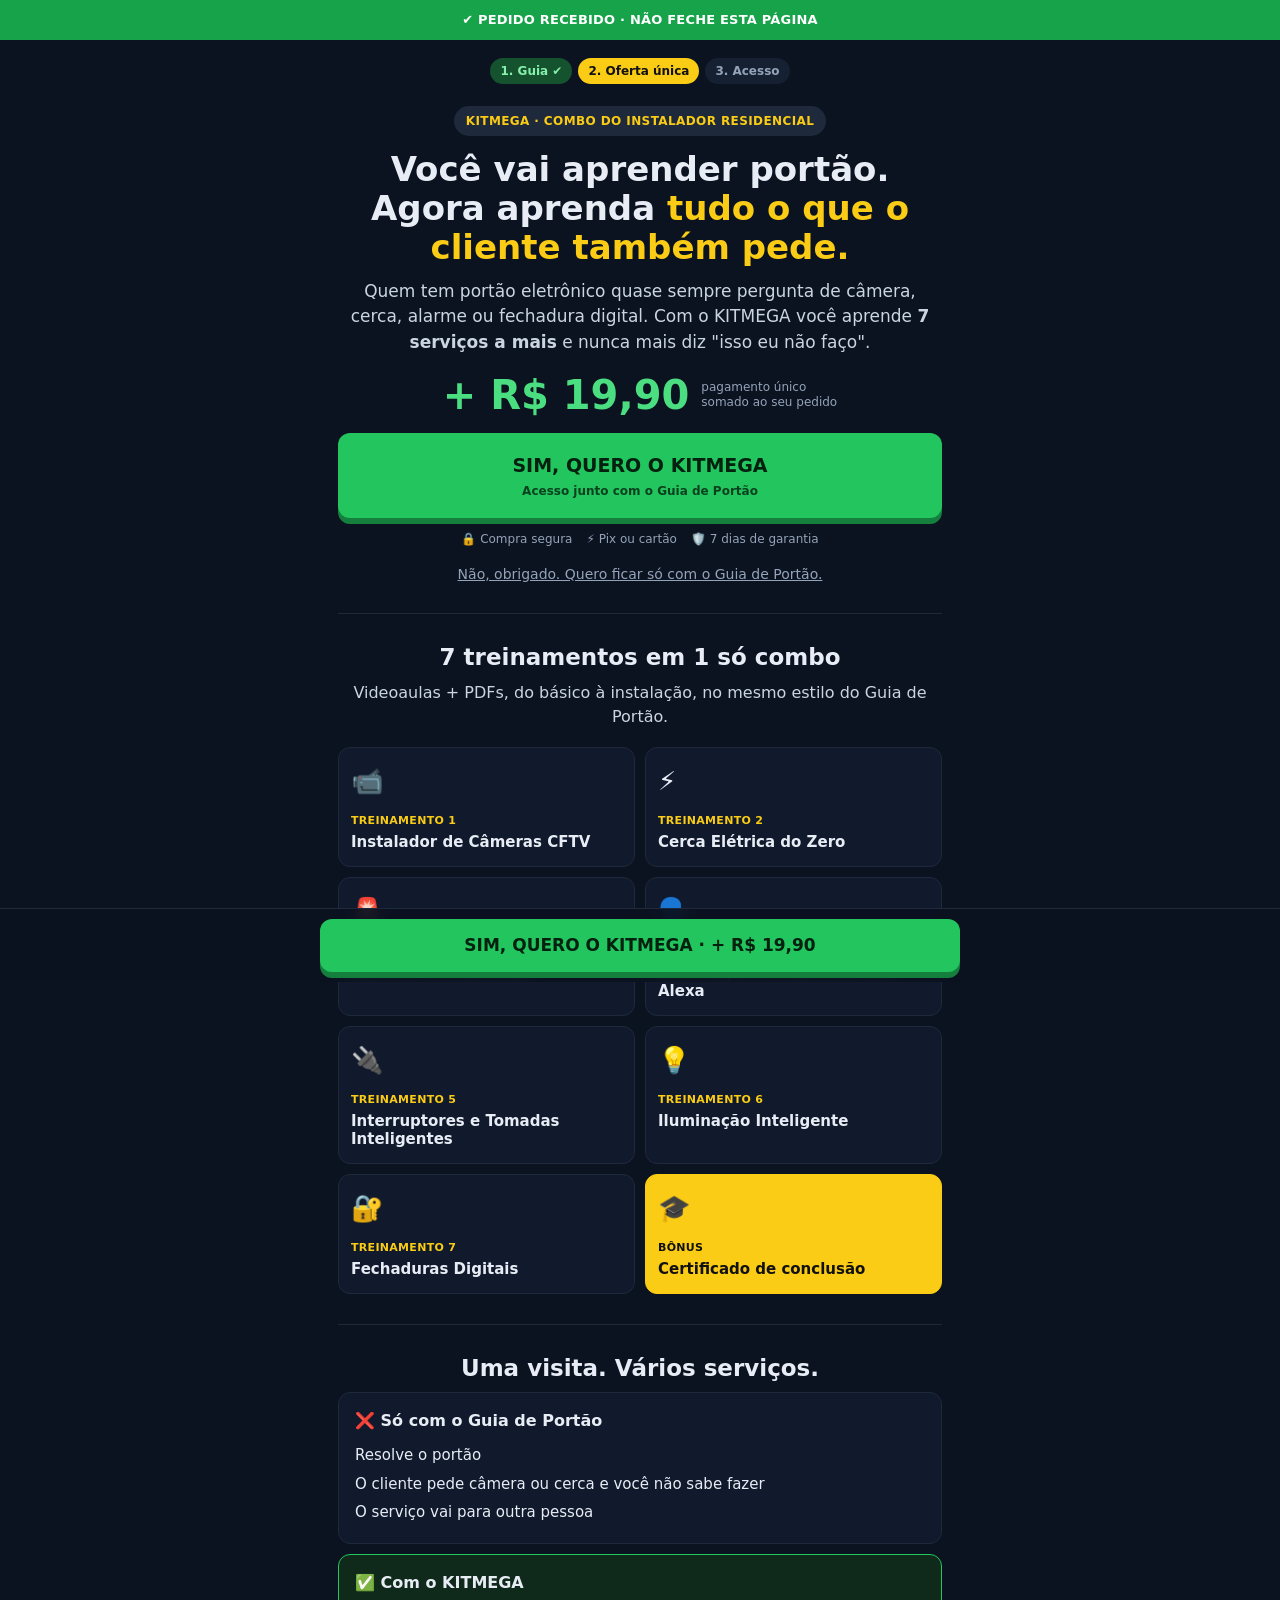
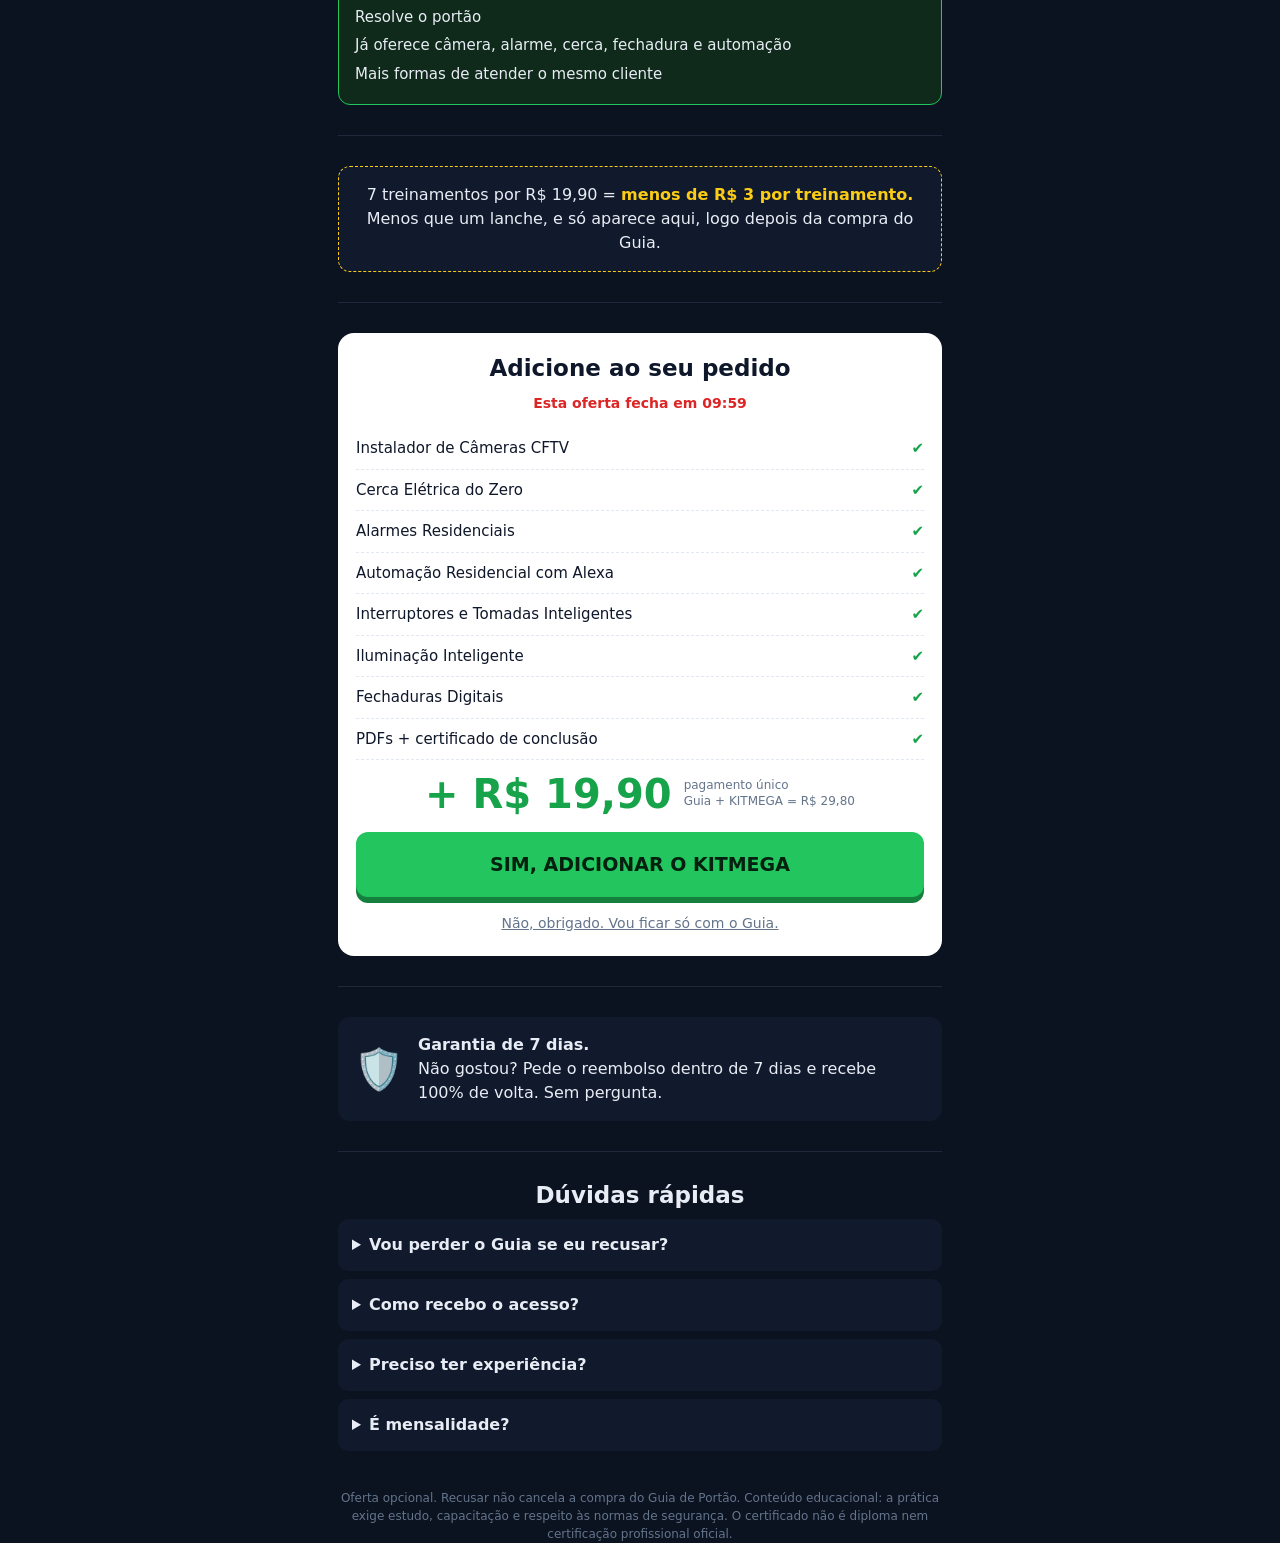
==== index.html @ b05aab72 "Página de upsell KITMEGA (upsell R$ 19,90 + downsell R$ 14,90 + obrigado) Co-Authored-By: Claude Opu" ====
<!DOCTYPE html>
<html lang="pt-BR">
<head>
<meta charset="utf-8">
<meta name="viewport" content="width=device-width,initial-scale=1">
<title>Espere! Oferta especial KITMEGA — só nesta página</title>
<meta name="description" content="Oferta opcional para quem comprou o Guia de Portão: 7 treinamentos de segurança e automação residencial por + R$ 19,90.">
<meta name="robots" content="noindex">
<meta name="theme-color" content="#0b1220">
<link rel="preconnect" href="https://pay.cakto.com.br">
<link rel="stylesheet" href="style.css">
</head>
<body data-offer="upsell">
<div class="top">✔ PEDIDO RECEBIDO · NÃO FECHE ESTA PÁGINA</div>

<div class="wrap">
  <div class="steps"><span class="ok">1. Guia ✔</span><span class="now">2. Oferta única</span><span>3. Acesso</span></div>

  <header class="hero">
    <span class="pill">KITMEGA · COMBO DO INSTALADOR RESIDENCIAL</span>
    <h1>Você vai aprender portão.<br>Agora aprenda <mark>tudo o que o cliente também pede.</mark></h1>
    <p class="lead">Quem tem portão eletrônico quase sempre pergunta de câmera, cerca, alarme ou fechadura digital. Com o KITMEGA você aprende <b>7 serviços a mais</b> e nunca mais diz "isso eu não faço".</p>
    <div class="price"><b>+ R$ 19,90</b><small>pagamento único<br>somado ao seu pedido</small></div>
    <a class="btn" data-buy href="#">SIM, QUERO O KITMEGA<small>Acesso junto com o Guia de Portão</small></a>
    <div class="trust"><span>🔒 Compra segura</span><span>⚡ Pix ou cartão</span><span>🛡️ 7 dias de garantia</span></div>
    <a class="no" data-keep href="desconto.html">Não, obrigado. Quero ficar só com o Guia de Portão.</a>
  </header>

  <section>
    <h2>7 treinamentos em 1 só combo</h2>
    <p class="sub">Videoaulas + PDFs, do básico à instalação, no mesmo estilo do Guia de Portão.</p>
    <div class="grid">
      <div class="card"><i>📹</i><em>TREINAMENTO 1</em><h3>Instalador de Câmeras CFTV</h3></div>
      <div class="card"><i>⚡</i><em>TREINAMENTO 2</em><h3>Cerca Elétrica do Zero</h3></div>
      <div class="card"><i>🚨</i><em>TREINAMENTO 3</em><h3>Alarmes Residenciais</h3></div>
      <div class="card"><i>🗣️</i><em>TREINAMENTO 4</em><h3>Automação Residencial com Alexa</h3></div>
      <div class="card"><i>🔌</i><em>TREINAMENTO 5</em><h3>Interruptores e Tomadas Inteligentes</h3></div>
      <div class="card"><i>💡</i><em>TREINAMENTO 6</em><h3>Iluminação Inteligente</h3></div>
      <div class="card"><i>🔐</i><em>TREINAMENTO 7</em><h3>Fechaduras Digitais</h3></div>
      <div class="card gold"><i>🎓</i><em>BÔNUS</em><h3>Certificado de conclusão</h3></div>
    </div>
  </section>

  <section>
    <h2>Uma visita. Vários serviços.</h2>
    <div class="vs">
      <div>
        <h3>❌ Só com o Guia de Portão</h3>
        <ul>
          <li>Resolve o portão</li>
          <li>O cliente pede câmera ou cerca e você não sabe fazer</li>
          <li>O serviço vai para outra pessoa</li>
        </ul>
      </div>
      <div class="good">
        <h3>✅ Com o KITMEGA</h3>
        <ul>
          <li>Resolve o portão</li>
          <li>Já oferece câmera, alarme, cerca, fechadura e automação</li>
          <li>Mais formas de atender o mesmo cliente</li>
        </ul>
      </div>
    </div>
  </section>

  <section>
    <div class="calc">7 treinamentos por R$ 19,90 = <b>menos de R$ 3 por treinamento.</b><br>Menos que um lanche, e só aparece aqui, logo depois da compra do Guia.</div>
  </section>

  <section>
    <div class="box">
      <h2>Adicione ao seu pedido</h2>
      <p style="color:#dc2626;font-weight:800;font-size:14px">Esta oferta fecha em <span class="timer">10:00</span></p>
      <ul>
        <li>Instalador de Câmeras CFTV <b>✔</b></li>
        <li>Cerca Elétrica do Zero <b>✔</b></li>
        <li>Alarmes Residenciais <b>✔</b></li>
        <li>Automação Residencial com Alexa <b>✔</b></li>
        <li>Interruptores e Tomadas Inteligentes <b>✔</b></li>
        <li>Iluminação Inteligente <b>✔</b></li>
        <li>Fechaduras Digitais <b>✔</b></li>
        <li>PDFs + certificado de conclusão <b>✔</b></li>
      </ul>
      <div class="price"><b>+ R$ 19,90</b><small>pagamento único<br>Guia + KITMEGA = R$ 29,80</small></div>
      <a class="btn" data-buy href="#">SIM, ADICIONAR O KITMEGA</a>
      <a class="no" data-keep href="desconto.html">Não, obrigado. Vou ficar só com o Guia.</a>
    </div>
  </section>

  <section>
    <div class="gar"><i>🛡️</i><div><b>Garantia de 7 dias.</b><br>Não gostou? Pede o reembolso dentro de 7 dias e recebe 100% de volta. Sem pergunta.</div></div>
  </section>

  <section class="faq">
    <h2>Dúvidas rápidas</h2>
    <details><summary>Vou perder o Guia se eu recusar?</summary><p>Não. Sua compra do Guia de Portão já está garantida. O KITMEGA é opcional.</p></details>
    <details><summary>Como recebo o acesso?</summary><p>No mesmo e-mail da compra, logo após o pagamento aprovado.</p></details>
    <details><summary>Preciso ter experiência?</summary><p>Não. As aulas começam do básico, igual ao Guia de Portão.</p></details>
    <details><summary>É mensalidade?</summary><p>Não. É um pagamento único de R$ 19,90.</p></details>
  </section>
</div>

<footer class="wrap">
  <p>Oferta opcional. Recusar não cancela a compra do Guia de Portão. Conteúdo educacional: a prática exige estudo, capacitação e respeito às normas de segurança. O certificado não é diploma nem certificação profissional oficial.</p>
</footer>

<div class="sticky"><a class="btn" data-buy href="#">SIM, QUERO O KITMEGA · + R$ 19,90</a></div>
<script src="app.js"></script>
</body>
</html>
---- style.css ----
*{box-sizing:border-box;margin:0;padding:0}
html{-webkit-text-size-adjust:100%}
body{font-family:system-ui,-apple-system,"Segoe UI",Roboto,Arial,sans-serif;background:#0b1220;color:#e8edf5;line-height:1.5;font-size:16px}
a{color:inherit}
.wrap{max-width:640px;margin:0 auto;padding:0 18px}
.top{background:#16a34a;color:#fff;text-align:center;font-weight:800;font-size:13px;padding:10px 12px;letter-spacing:.2px}
.top.warn{background:#dc2626}
.steps{display:flex;gap:6px;justify-content:center;margin:18px 0 6px;font-size:12px;font-weight:700;color:#94a3b8}
.steps span{padding:4px 10px;border-radius:99px;background:#162033}
.steps .ok{background:#14532d;color:#86efac}
.steps .now{background:#facc15;color:#111}
.hero{padding:16px 0 28px;text-align:center}
.pill{display:inline-block;background:#1e293b;color:#facc15;font-weight:800;font-size:12px;padding:6px 12px;border-radius:99px;margin-bottom:14px;letter-spacing:.4px}
h1{font-size:28px;line-height:1.15;font-weight:900;margin-bottom:12px}
h1 mark{background:none;color:#facc15}
.lead{color:#cbd5e1;font-size:17px;margin-bottom:20px}
.price{display:flex;align-items:center;justify-content:center;gap:12px;margin:6px 0 18px}
.price s{color:#94a3b8;font-size:16px}
.price b{white-space:nowrap;font-size:40px;font-weight:900;color:#4ade80;line-height:1}
.price small{display:block;color:#94a3b8;font-size:12px;text-align:left;line-height:1.3}
.btn{display:block;width:100%;background:#22c55e;color:#04210f;text-decoration:none;text-align:center;font-weight:900;font-size:19px;padding:18px 14px;border-radius:12px;box-shadow:0 6px 0 #15803d;animation:pulse 2s infinite;border:0;cursor:pointer}
.btn:active{transform:translateY(3px);box-shadow:0 3px 0 #15803d}
.btn small{display:block;font-size:12px;font-weight:700;opacity:.8;margin-top:2px}
@keyframes pulse{0%,100%{transform:scale(1)}50%{transform:scale(1.02)}}
.no{display:block;text-align:center;color:#94a3b8;font-size:14px;margin-top:16px;text-decoration:underline}
.trust{display:flex;justify-content:center;gap:14px;flex-wrap:wrap;font-size:12px;color:#94a3b8;margin-top:12px}
section{padding:30px 0;border-top:1px solid #1e293b}
h2{font-size:23px;line-height:1.2;font-weight:900;margin-bottom:10px;text-align:center}
.sub{color:#cbd5e1;text-align:center;margin-bottom:18px}
.grid{display:grid;grid-template-columns:1fr 1fr;gap:10px}
.card{background:#111a2c;border:1px solid #1e293b;border-radius:12px;padding:14px 12px}
.card i{font-style:normal;font-size:26px;display:block;margin-bottom:6px}
.card em{font-style:normal;font-size:11px;color:#facc15;font-weight:800;letter-spacing:.3px}
.card h3{font-size:15px;line-height:1.25;margin-top:2px}
.card.gold{background:#facc15;color:#111;border-color:#facc15}
.card.gold em{color:#111}
.vs{display:grid;gap:10px}
.vs div{border-radius:12px;padding:16px;background:#111a2c;border:1px solid #1e293b}
.vs .good{border-color:#22c55e;background:#0f2a1a}
.vs h3{font-size:16px;margin-bottom:8px}
.vs li{list-style:none;padding:3px 0;font-size:15px}
.box{background:#fff;color:#0f172a;border-radius:16px;padding:22px 18px;text-align:center}
.box h2{color:#0f172a}
.box ul{list-style:none;text-align:left;margin:14px 0}
.box li{display:flex;justify-content:space-between;gap:10px;padding:9px 0;border-bottom:1px dashed #e2e8f0;font-size:15px}
.box li b{color:#16a34a}
.box .price b{color:#16a34a}
.box .price s,.box .price small{color:#64748b}
.box .no{color:#64748b}
.calc{background:#111a2c;border:1px dashed #facc15;border-radius:12px;padding:16px;text-align:center;font-size:16px}
.calc b{color:#facc15}
.gar{display:flex;gap:14px;align-items:center;background:#111a2c;border-radius:12px;padding:16px}
.gar i{font-style:normal;font-size:40px}
.faq details{background:#111a2c;border-radius:10px;padding:14px;margin-bottom:8px}
.faq summary{font-weight:800;cursor:pointer}
.faq p{color:#cbd5e1;margin-top:8px;font-size:15px}
footer{padding:26px 0 110px;color:#64748b;font-size:12px;text-align:center}
.sticky{position:fixed;left:0;right:0;bottom:0;background:#0b1220ee;border-top:1px solid #1e293b;padding:10px 14px;backdrop-filter:blur(6px);transform:translateY(110%);transition:transform .25s}
.sticky.show{transform:none}
.sticky .btn{font-size:17px;padding:14px;animation:none;max-width:640px;margin:0 auto}
.timer{font-variant-numeric:tabular-nums}
@media(min-width:600px){h1{font-size:34px}}
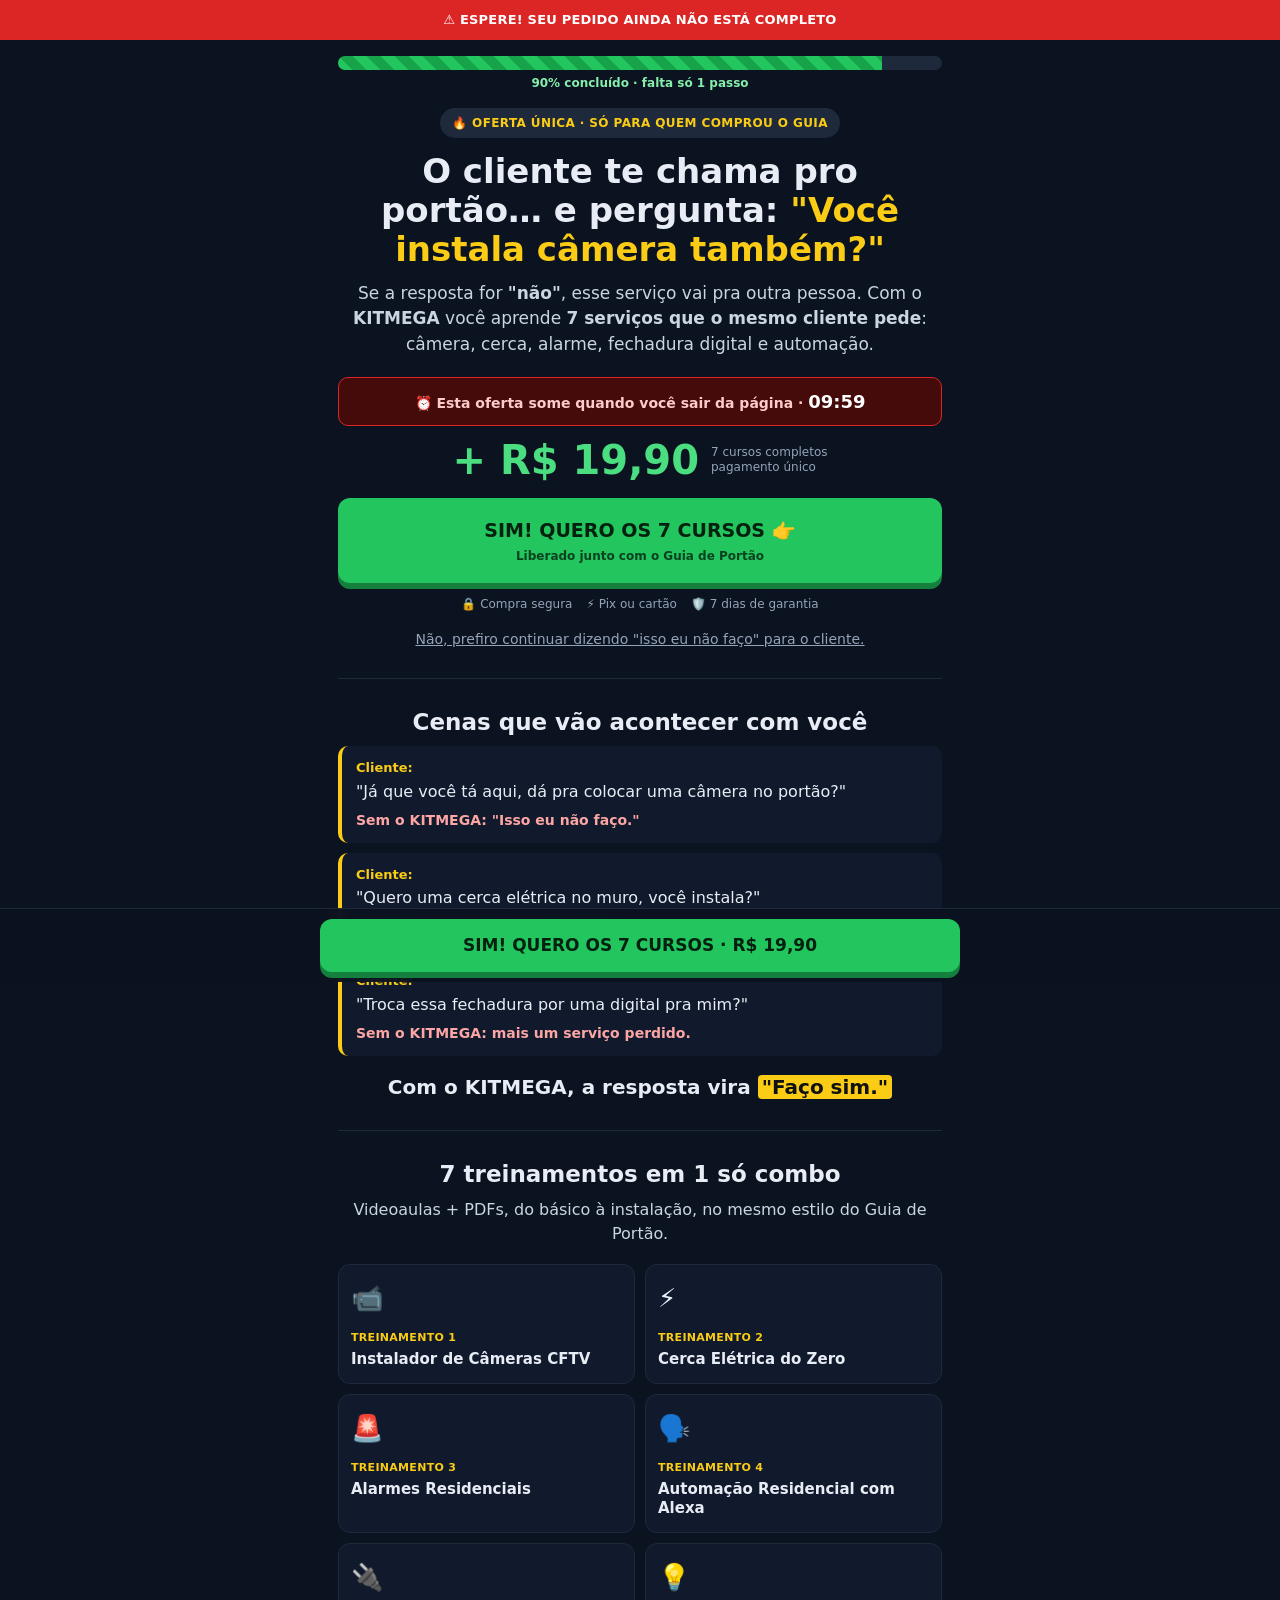
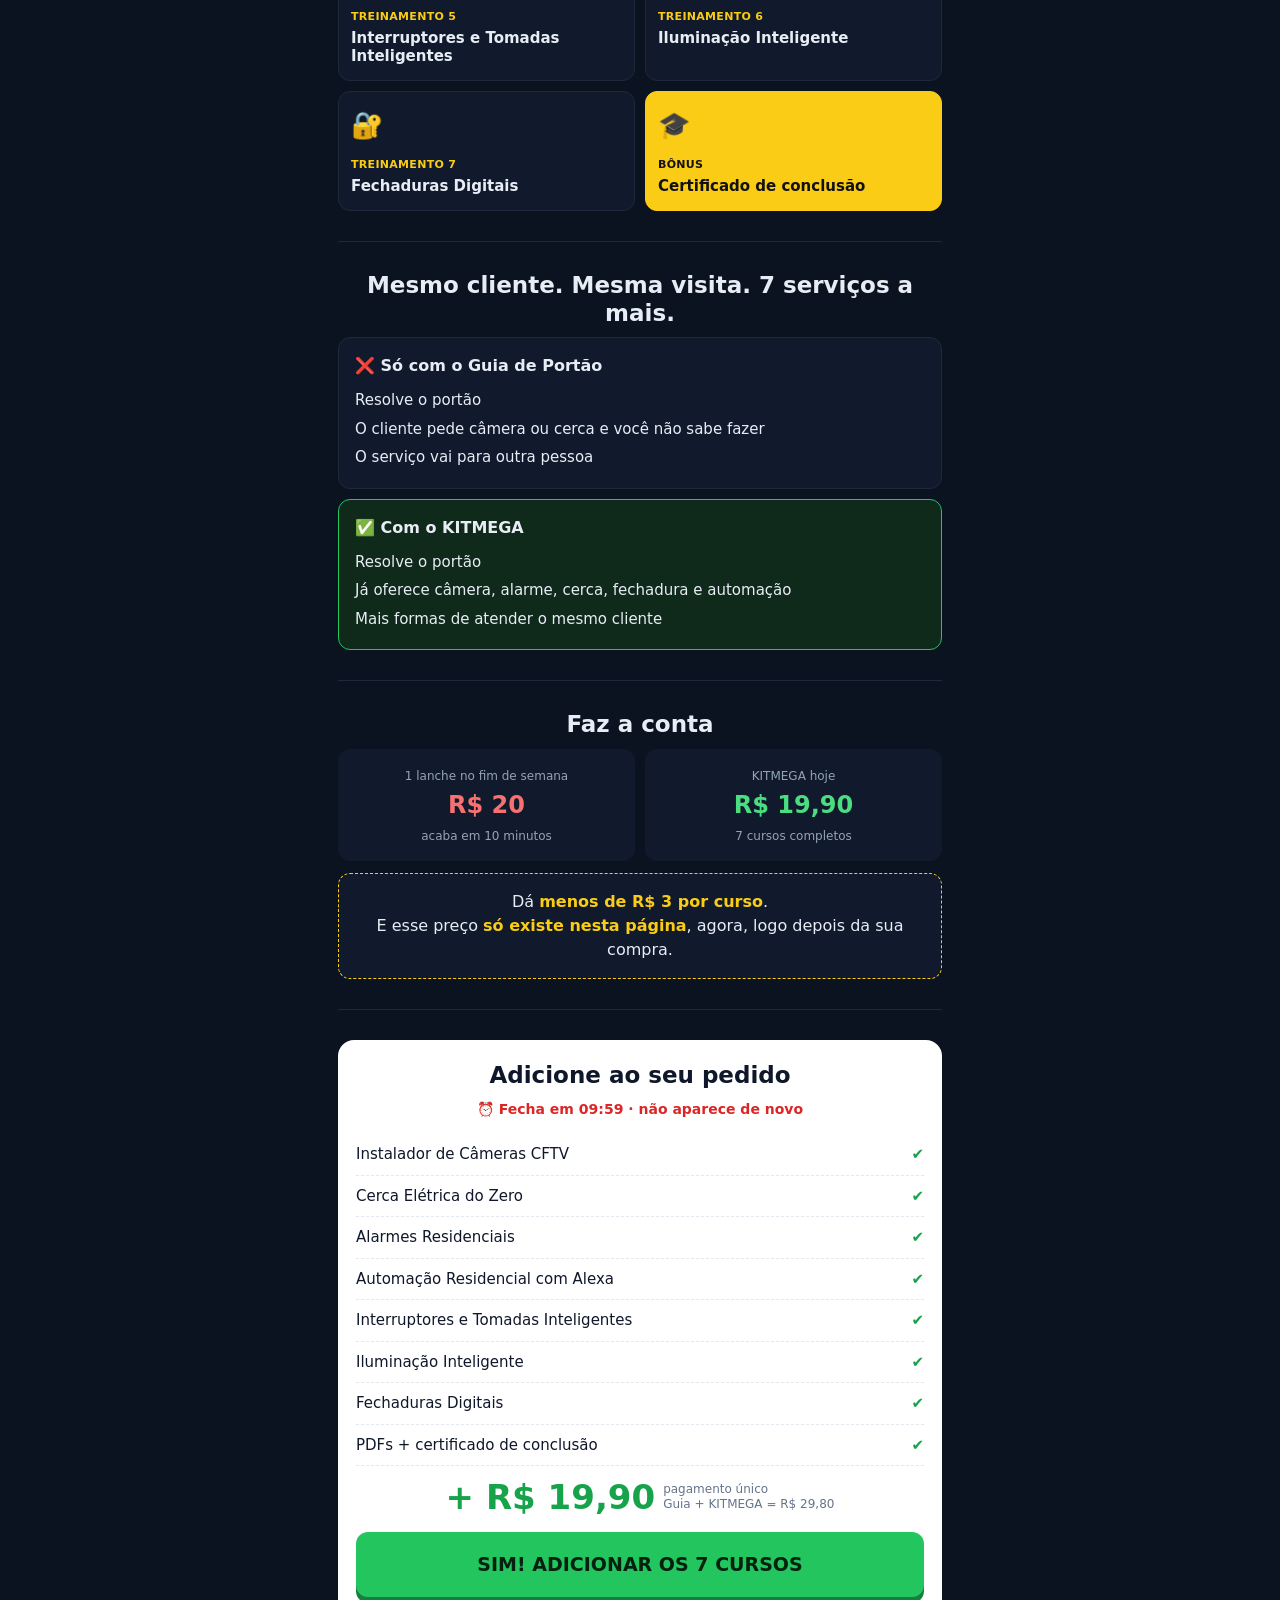
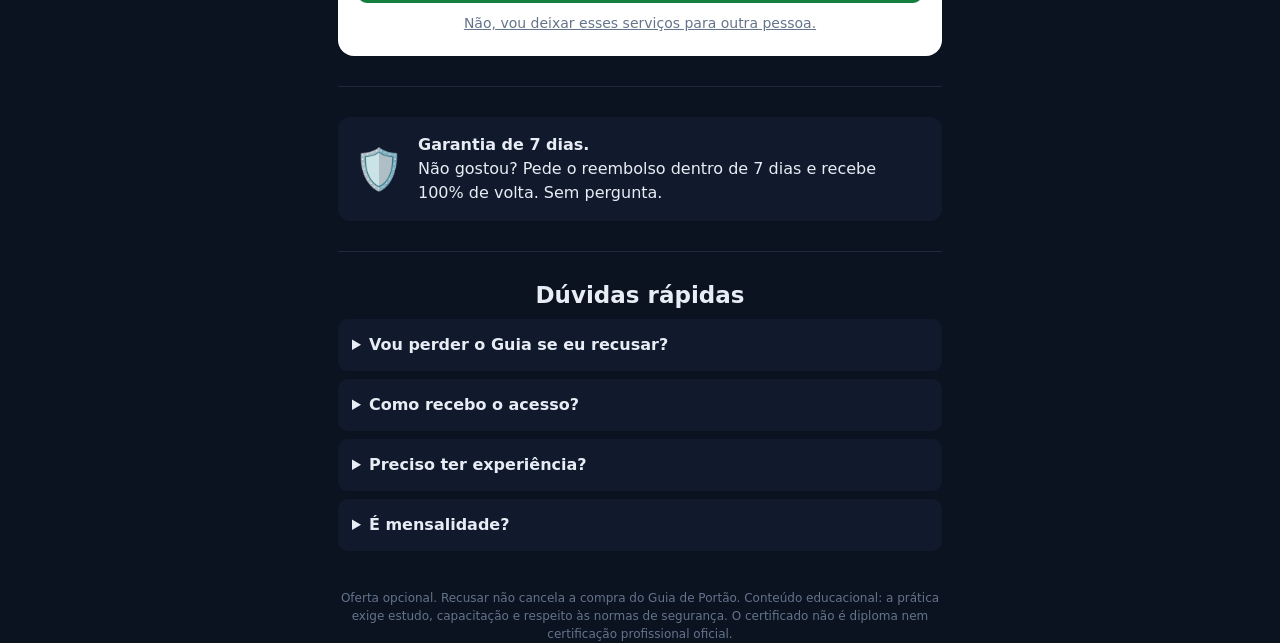
==== commit 7049afc4: "Upsell KITMEGA mais apelativo: cenas do cliente, barra de progresso, contador no topo Co-Authored-By" ====
--- a/index.html
+++ b/index.html
@@ -11,20 +11,31 @@
 <link rel="stylesheet" href="style.css">
 </head>
 <body data-offer="upsell">
-<div class="top">✔ PEDIDO RECEBIDO · NÃO FECHE ESTA PÁGINA</div>
+<div class="top warn">⚠️ ESPERE! SEU PEDIDO AINDA NÃO ESTÁ COMPLETO</div>
 
 <div class="wrap">
-  <div class="steps"><span class="ok">1. Guia ✔</span><span class="now">2. Oferta única</span><span>3. Acesso</span></div>
+  <div class="prog"><i></i></div><div class="progt">90% concluído · falta só 1 passo</div>
 
   <header class="hero">
-    <span class="pill">KITMEGA · COMBO DO INSTALADOR RESIDENCIAL</span>
-    <h1>Você vai aprender portão.<br>Agora aprenda <mark>tudo o que o cliente também pede.</mark></h1>
-    <p class="lead">Quem tem portão eletrônico quase sempre pergunta de câmera, cerca, alarme ou fechadura digital. Com o KITMEGA você aprende <b>7 serviços a mais</b> e nunca mais diz "isso eu não faço".</p>
-    <div class="price"><b>+ R$ 19,90</b><small>pagamento único<br>somado ao seu pedido</small></div>
-    <a class="btn" data-buy href="#">SIM, QUERO O KITMEGA<small>Acesso junto com o Guia de Portão</small></a>
+    <span class="pill">🔥 OFERTA ÚNICA · SÓ PARA QUEM COMPROU O GUIA</span>
+    <h1>O cliente te chama pro portão… e pergunta: <mark>"Você instala câmera também?"</mark></h1>
+    <p class="lead">Se a resposta for <b>"não"</b>, esse serviço vai pra outra pessoa. Com o <b>KITMEGA</b> você aprende <b>7 serviços que o mesmo cliente pede</b>: câmera, cerca, alarme, fechadura digital e automação.</p>
+    <div class="alert">⏰ Esta oferta some quando você sair da página · <span class="timer">10:00</span></div>
+    <div class="price"><b>+ R$ 19,90</b><small>7 cursos completos<br>pagamento único</small></div>
+    <a class="btn" data-buy href="#">SIM! QUERO OS 7 CURSOS 👉<small>Liberado junto com o Guia de Portão</small></a>
     <div class="trust"><span>🔒 Compra segura</span><span>⚡ Pix ou cartão</span><span>🛡️ 7 dias de garantia</span></div>
-    <a class="no" data-keep href="desconto.html">Não, obrigado. Quero ficar só com o Guia de Portão.</a>
+    <a class="no" data-keep href="desconto.html">Não, prefiro continuar dizendo "isso eu não faço" para o cliente.</a>
   </header>
+
+  <section>
+    <h2>Cenas que vão acontecer com você</h2>
+    <div class="chat">
+      <div class="msg"><b>Cliente:</b>"Já que você tá aqui, dá pra colocar uma câmera no portão?"<span>Sem o KITMEGA: "Isso eu não faço."</span></div>
+      <div class="msg"><b>Cliente:</b>"Quero uma cerca elétrica no muro, você instala?"<span>Sem o KITMEGA: "Chama outro."</span></div>
+      <div class="msg"><b>Cliente:</b>"Troca essa fechadura por uma digital pra mim?"<span>Sem o KITMEGA: mais um serviço perdido.</span></div>
+    </div>
+    <p class="big" style="margin-top:18px">Com o KITMEGA, a resposta vira <mark>"Faço sim."</mark></p>
+  </section>
 
   <section>
     <h2>7 treinamentos em 1 só combo</h2>
@@ -42,7 +53,7 @@
   </section>
 
   <section>
-    <h2>Uma visita. Vários serviços.</h2>
+    <h2>Mesmo cliente. Mesma visita. 7 serviços a mais.</h2>
     <div class="vs">
       <div>
         <h3>❌ Só com o Guia de Portão</h3>
@@ -64,13 +75,18 @@
   </section>
 
   <section>
-    <div class="calc">7 treinamentos por R$ 19,90 = <b>menos de R$ 3 por treinamento.</b><br>Menos que um lanche, e só aparece aqui, logo depois da compra do Guia.</div>
+    <h2>Faz a conta</h2>
+    <div class="cmp">
+      <div class="bad"><small>1 lanche no fim de semana</small><b>R$ 20</b><small>acaba em 10 minutos</small></div>
+      <div class="ok"><small>KITMEGA hoje</small><b>R$ 19,90</b><small>7 cursos completos</small></div>
+    </div>
+    <div class="calc" style="margin-top:12px">Dá <b>menos de R$ 3 por curso</b>. <br>E esse preço <b>só existe nesta página</b>, agora, logo depois da sua compra.</div>
   </section>
 
   <section>
     <div class="box">
       <h2>Adicione ao seu pedido</h2>
-      <p style="color:#dc2626;font-weight:800;font-size:14px">Esta oferta fecha em <span class="timer">10:00</span></p>
+      <p style="color:#dc2626;font-weight:800;font-size:14px">⏰ Fecha em <span class="timer">10:00</span> · não aparece de novo</p>
       <ul>
         <li>Instalador de Câmeras CFTV <b>✔</b></li>
         <li>Cerca Elétrica do Zero <b>✔</b></li>
@@ -82,8 +98,8 @@
         <li>PDFs + certificado de conclusão <b>✔</b></li>
       </ul>
       <div class="price"><b>+ R$ 19,90</b><small>pagamento único<br>Guia + KITMEGA = R$ 29,80</small></div>
-      <a class="btn" data-buy href="#">SIM, ADICIONAR O KITMEGA</a>
-      <a class="no" data-keep href="desconto.html">Não, obrigado. Vou ficar só com o Guia.</a>
+      <a class="btn" data-buy href="#">SIM! ADICIONAR OS 7 CURSOS</a>
+      <a class="no" data-keep href="desconto.html">Não, vou deixar esses serviços para outra pessoa.</a>
     </div>
   </section>
 
@@ -104,7 +120,7 @@
   <p>Oferta opcional. Recusar não cancela a compra do Guia de Portão. Conteúdo educacional: a prática exige estudo, capacitação e respeito às normas de segurança. O certificado não é diploma nem certificação profissional oficial.</p>
 </footer>
 
-<div class="sticky"><a class="btn" data-buy href="#">SIM, QUERO O KITMEGA · + R$ 19,90</a></div>
+<div class="sticky"><a class="btn" data-buy href="#">SIM! QUERO OS 7 CURSOS · R$ 19,90</a></div>
 <script src="app.js"></script>
 </body>
 </html>
--- a/style.css
+++ b/style.css
@@ -60,3 +60,22 @@
 .sticky .btn{font-size:17px;padding:14px;animation:none;max-width:640px;margin:0 auto}
 .timer{font-variant-numeric:tabular-nums}
 @media(min-width:600px){h1{font-size:34px}}
+.top.warn{animation:blink 1.2s infinite}
+@keyframes blink{50%{background:#991b1b}}
+.prog{margin:16px 0 4px;background:#1e293b;border-radius:99px;height:14px;overflow:hidden}
+.prog i{display:block;height:100%;width:90%;background:repeating-linear-gradient(45deg,#22c55e,#22c55e 10px,#16a34a 10px,#16a34a 20px)}
+.progt{font-size:12px;font-weight:800;color:#86efac;text-align:center}
+.alert{background:#450a0a;border:1px solid #dc2626;color:#fecaca;border-radius:10px;padding:10px;font-weight:800;font-size:14px;margin-bottom:14px;text-align:center}
+.alert .timer{color:#fff;font-size:18px}
+.chat{display:grid;gap:10px}
+.msg{background:#111a2c;border-left:4px solid #facc15;border-radius:10px;padding:12px 14px}
+.msg b{color:#facc15;display:block;font-size:13px;margin-bottom:2px}
+.msg span{color:#fca5a5;font-weight:800;display:block;margin-top:6px;font-size:14px}
+.big{font-size:20px;font-weight:900;text-align:center;line-height:1.3}
+.big mark{background:#facc15;color:#111;padding:0 4px;border-radius:4px}
+.cmp{display:grid;grid-template-columns:1fr 1fr;gap:10px;text-align:center}
+.cmp div{background:#111a2c;border-radius:12px;padding:14px}
+.cmp b{display:block;font-size:24px;font-weight:900}
+.cmp .bad b{color:#f87171}.cmp .ok b{color:#4ade80}
+.cmp small{color:#94a3b8;font-size:12px}
+.price s{white-space:nowrap}.box .price b{font-size:34px}.box .price{gap:8px}
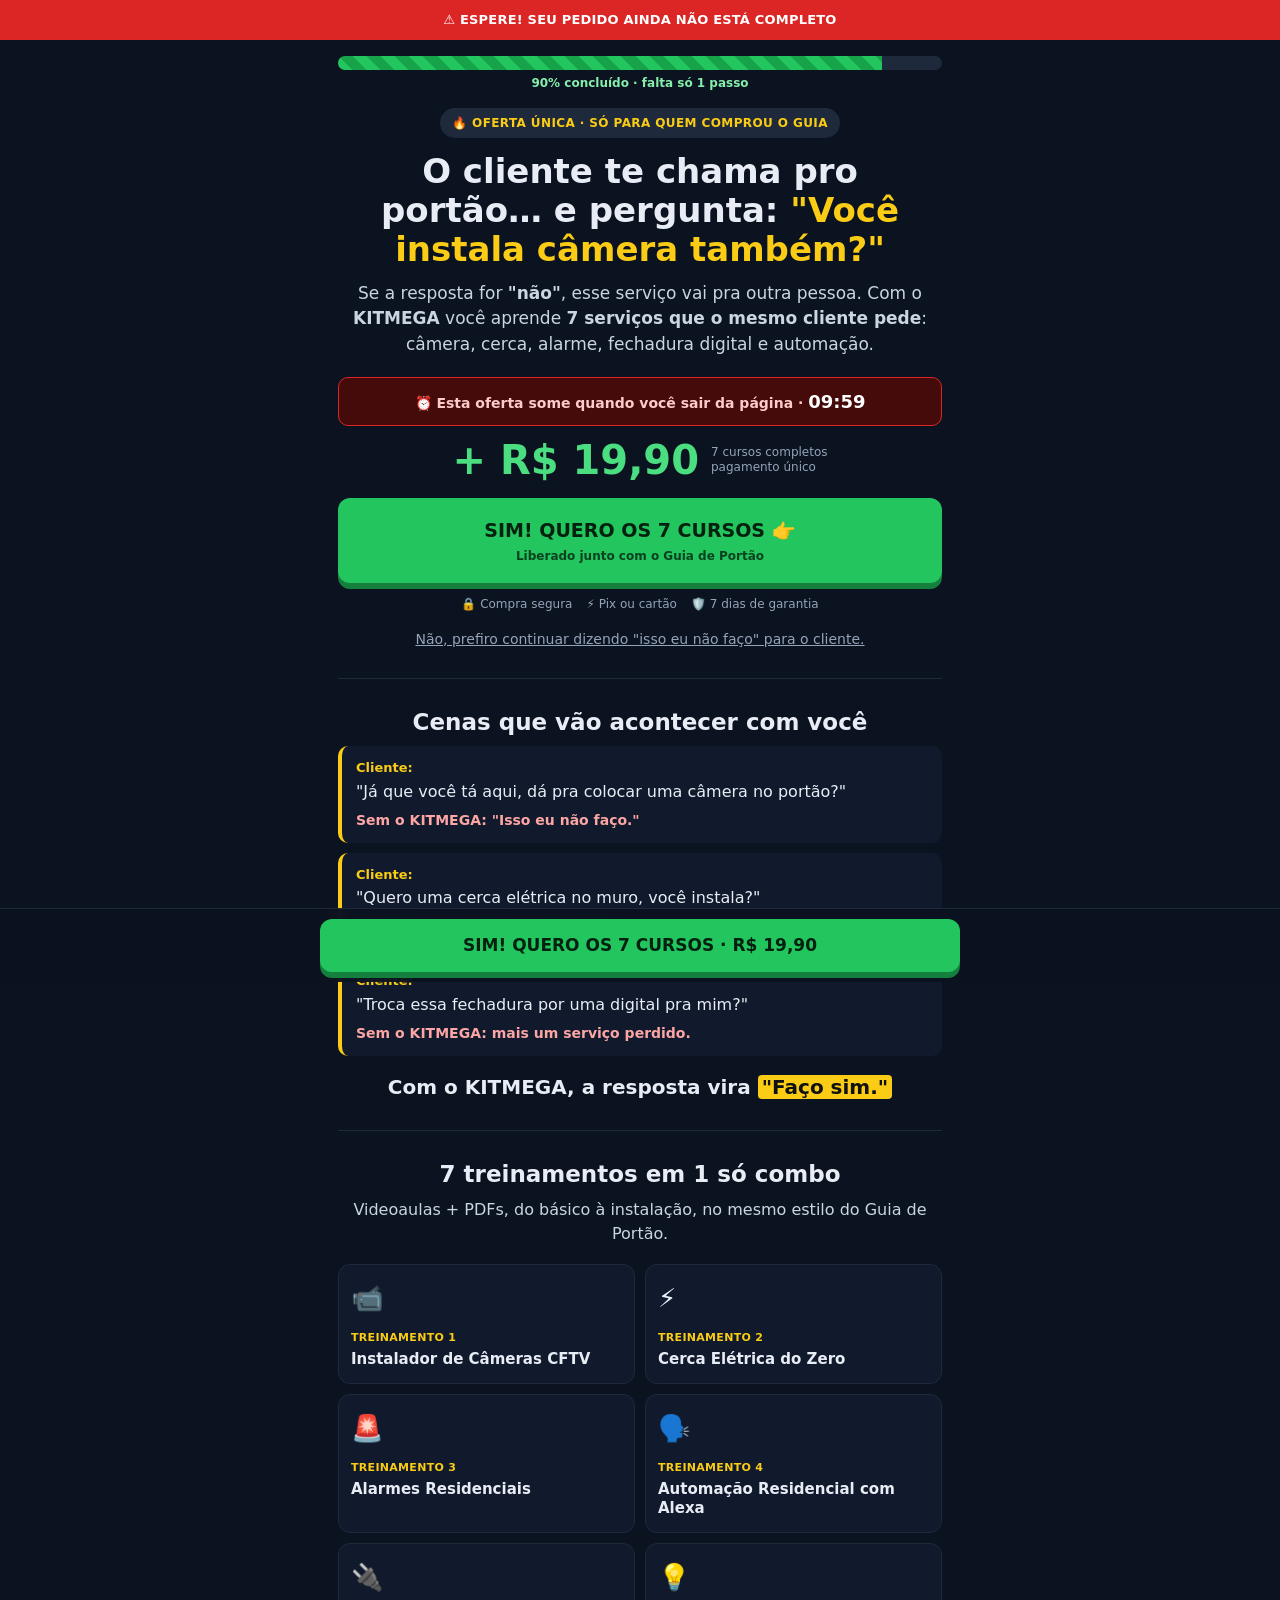
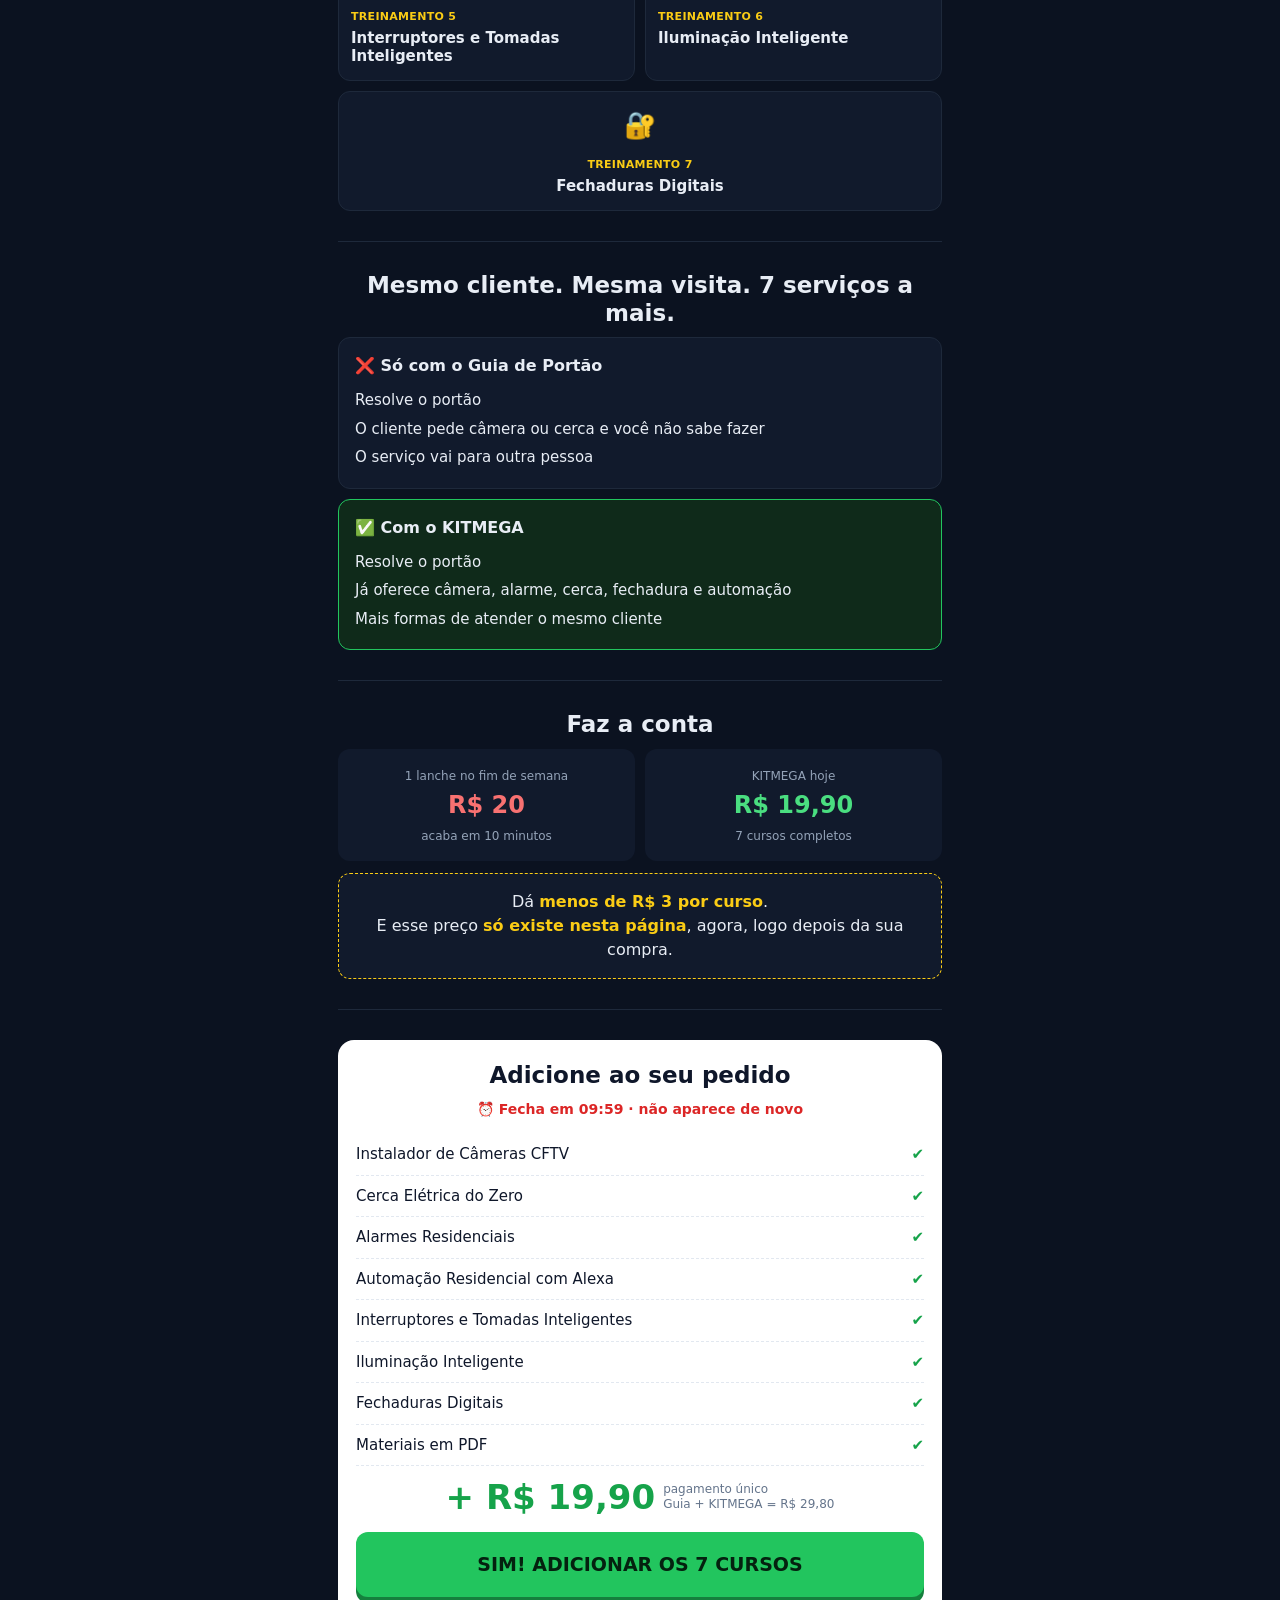
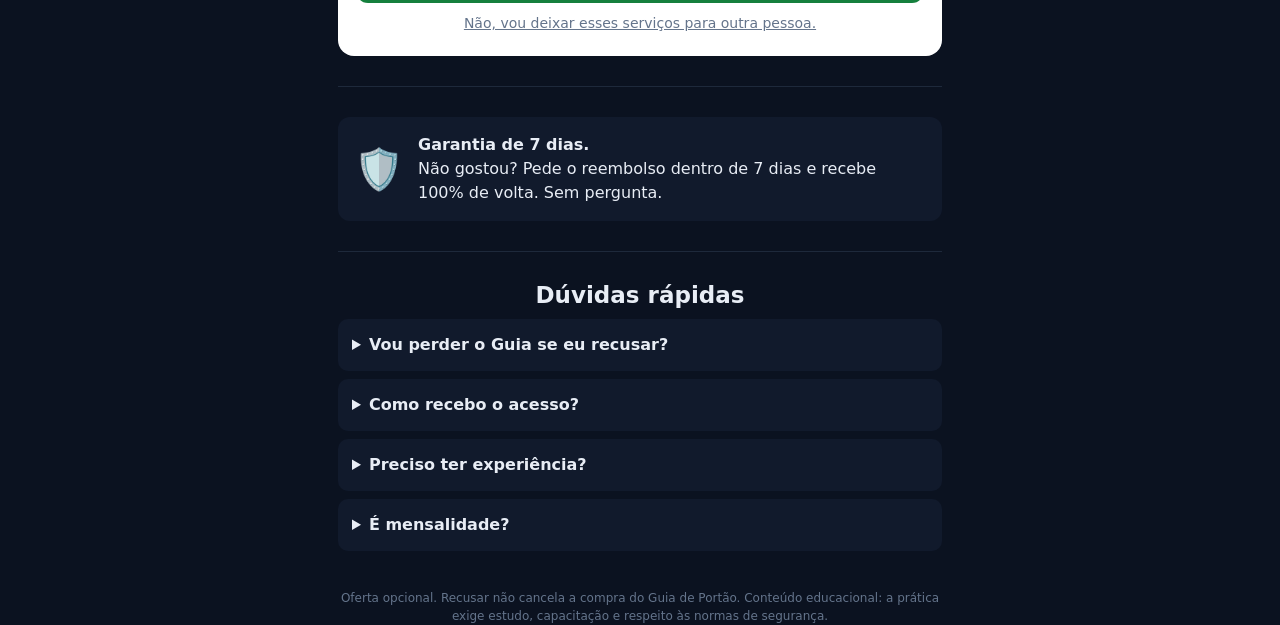
==== commit 23cab716: "Remove certificado do KITMEGA (certificado é só do Guia de Portão) Co-Authored-By: Claude Opus 5.5 <" ====
--- a/index.html
+++ b/index.html
@@ -7,7 +7,7 @@
 <meta name="description" content="Oferta opcional para quem comprou o Guia de Portão: 7 treinamentos de segurança e automação residencial por + R$ 19,90.">
 <meta name="robots" content="noindex">
 <meta name="theme-color" content="#0b1220">
-<link rel="preconnect" href="https://pay.cakto.com.br">
+<link rel="preconnect" href="https://pay.wiapy.com">
 <link rel="stylesheet" href="style.css">
 </head>
 <body data-offer="upsell">
@@ -48,7 +48,6 @@
       <div class="card"><i>🔌</i><em>TREINAMENTO 5</em><h3>Interruptores e Tomadas Inteligentes</h3></div>
       <div class="card"><i>💡</i><em>TREINAMENTO 6</em><h3>Iluminação Inteligente</h3></div>
       <div class="card"><i>🔐</i><em>TREINAMENTO 7</em><h3>Fechaduras Digitais</h3></div>
-      <div class="card gold"><i>🎓</i><em>BÔNUS</em><h3>Certificado de conclusão</h3></div>
     </div>
   </section>
 
@@ -95,7 +94,7 @@
         <li>Interruptores e Tomadas Inteligentes <b>✔</b></li>
         <li>Iluminação Inteligente <b>✔</b></li>
         <li>Fechaduras Digitais <b>✔</b></li>
-        <li>PDFs + certificado de conclusão <b>✔</b></li>
+        <li>Materiais em PDF <b>✔</b></li>
       </ul>
       <div class="price"><b>+ R$ 19,90</b><small>pagamento único<br>Guia + KITMEGA = R$ 29,80</small></div>
       <a class="btn" data-buy href="#">SIM! ADICIONAR OS 7 CURSOS</a>
@@ -117,7 +116,7 @@
 </div>
 
 <footer class="wrap">
-  <p>Oferta opcional. Recusar não cancela a compra do Guia de Portão. Conteúdo educacional: a prática exige estudo, capacitação e respeito às normas de segurança. O certificado não é diploma nem certificação profissional oficial.</p>
+  <p>Oferta opcional. Recusar não cancela a compra do Guia de Portão. Conteúdo educacional: a prática exige estudo, capacitação e respeito às normas de segurança.</p>
 </footer>
 
 <div class="sticky"><a class="btn" data-buy href="#">SIM! QUERO OS 7 CURSOS · R$ 19,90</a></div>
--- a/style.css
+++ b/style.css
@@ -79,3 +79,4 @@
 .cmp .bad b{color:#f87171}.cmp .ok b{color:#4ade80}
 .cmp small{color:#94a3b8;font-size:12px}
 .price s{white-space:nowrap}.box .price b{font-size:34px}.box .price{gap:8px}
+.grid .card:last-child:nth-child(odd){grid-column:1/-1;text-align:center}
